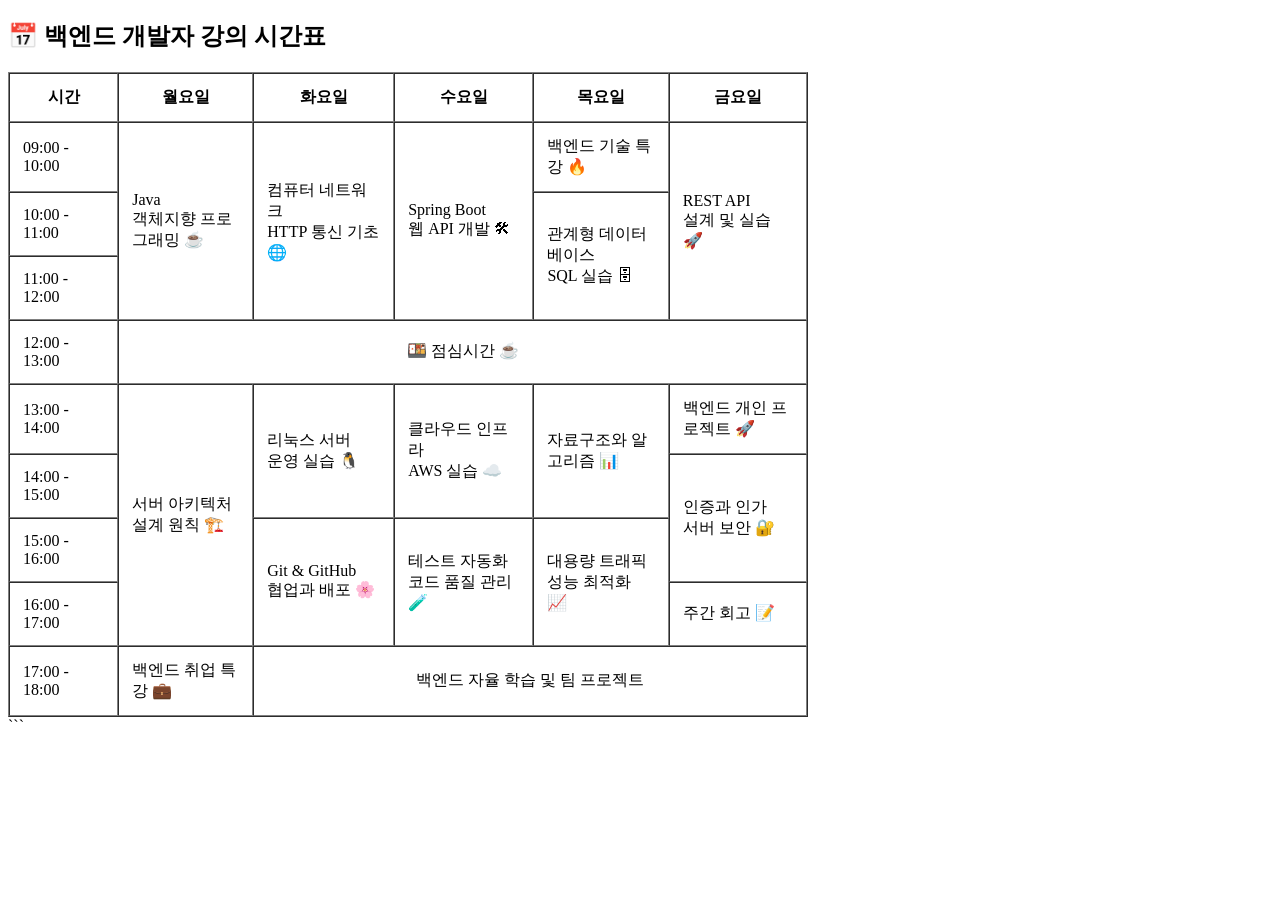
==== html/myClass.html @ 0c9e2275 "[과제] 나의 강의 일정" ====
<!DOCTYPE html>
<html lang="ko">
<head>
    <meta charset="UTF-8">
    <meta name="viewport" content="width=device-width, initial-scale=1.0">
    <title>백엔드 개발자 강의 시간표</title>
</head>

<body>

    <h2>📅 백엔드 개발자 강의 시간표</h2>

    <table border="1" cellspacing="0" cellpadding="13" width="800">
        <thead>
            <tr>
                <th width="100">시간</th>
                <th width="140">월요일</th>
                <th width="140">화요일</th>
                <th width="140">수요일</th>
                <th width="140">목요일</th>
                <th width="140">금요일</th>
            </tr>
        </thead>

        <tbody>
            <tr>
                <td>09:00 - 10:00</td>

                <td rowspan="3">
                    Java<br>
                    객체지향 프로그래밍 ☕
                </td>

                <td rowspan="3">
                    컴퓨터 네트워크<br>
                    HTTP 통신 기초 🌐
                </td>

                <td rowspan="3">
                    Spring Boot<br>
                    웹 API 개발 🛠
                </td>

                <td>
                    백엔드 기술 특강 🔥
                </td>

                <td rowspan="3">
                    REST API<br>
                    설계 및 실습 🚀
                </td>
            </tr>

            <tr>
                <td>10:00 - 11:00</td>

                <td rowspan="2">
                    관계형 데이터베이스<br>
                    SQL 실습 🗄
                </td>
            </tr>

            <tr>
                <td>11:00 - 12:00</td>
            </tr>

            <tr>
                <td>12:00 - 13:00</td>

                <td colspan="5" align="center">
                    🍱 점심시간 ☕
                </td>
            </tr>

            <tr>
                <td>13:00 - 14:00</td>

                <td rowspan="4">
                    서버 아키텍처<br>
                    설계 원칙 🏗️
                </td>

                <td rowspan="2">
                    리눅스 서버<br>
                    운영 실습 🐧
                </td>

                <td rowspan="2">
                    클라우드 인프라<br>
                    AWS 실습 ☁️
                </td>

                <td rowspan="2">
                    자료구조와 알고리즘 📊
                </td>

                <td>
                    백엔드 개인 프로젝트 🚀
                </td>
            </tr>

            <tr>
                <td>14:00 - 15:00</td>

                <td rowspan="2">
                    인증과 인가<br>
                    서버 보안 🔐
                </td>
            </tr>

            <tr>
                <td>15:00 - 16:00</td>

                <td rowspan="2">
                    Git &amp; GitHub<br>
                    협업과 배포 🌸
                </td>

                <td rowspan="2">
                    테스트 자동화<br>
                    코드 품질 관리 🧪
                </td>

                <td rowspan="2">
                    대용량 트래픽<br>
                    성능 최적화 📈
                </td>
            </tr>

            <tr>
                <td>16:00 - 17:00</td>

                <td>
                    주간 회고 📝
                </td>
            </tr>

            <tr>
                <td>17:00 - 18:00</td>

                <td>
                    백엔드 취업 특강 💼
                </td>

                <td colspan="4" align="center">
                    백엔드 자율 학습 및 팀 프로젝트
                </td>
            </tr>
        </tbody>
    </table>

</body>
</html>
```
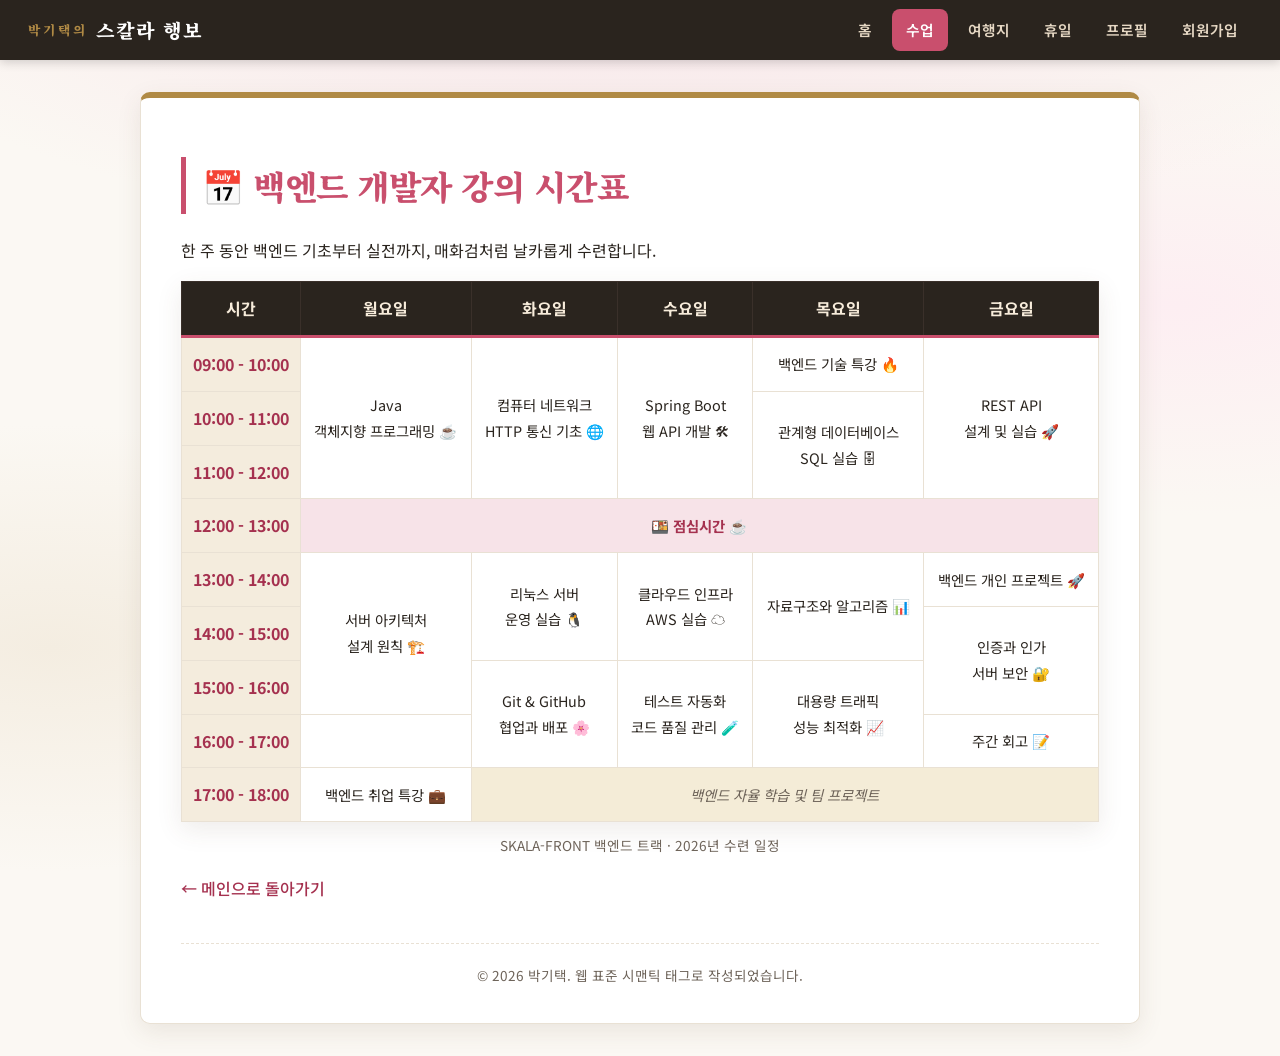
==== commit 3dcf3407: "[과제] CSS 파일 추가 및 html 수정, bgm.js 음악 자동 재생 기능" ====
--- a/html/myClass.html
+++ b/html/myClass.html
@@ -4,151 +4,104 @@
     <meta charset="UTF-8">
     <meta name="viewport" content="width=device-width, initial-scale=1.0">
     <title>백엔드 개발자 강의 시간표</title>
+    <link rel="stylesheet" href="../css/style.css">
 </head>
 
 <body>
 
-    <h2>📅 백엔드 개발자 강의 시간표</h2>
+    <nav class="topnav">
+        <span class="brand"><span class="cn">박기택의</span> 스칼라 행보</span>
+        <ul>
+            <li><a href="index.html">홈</a></li>
+            <li><a href="myClass.html" class="active">수업</a></li>
+            <li><a href="myTrip.html">여행지</a></li>
+            <li><a href="myHoliday.html">휴일</a></li>
+            <li><a href="myProfile.html">프로필</a></li>
+            <li><a href="signUp.html">회원가입</a></li>
+        </ul>
+    </nav>
 
-    <table border="1" cellspacing="0" cellpadding="13" width="800">
-        <thead>
-            <tr>
-                <th width="100">시간</th>
-                <th width="140">월요일</th>
-                <th width="140">화요일</th>
-                <th width="140">수요일</th>
-                <th width="140">목요일</th>
-                <th width="140">금요일</th>
-            </tr>
-        </thead>
+    <div class="container">
+        <h1>📅 백엔드 개발자 강의 시간표</h1>
+        <p>한 주 동안 백엔드 기초부터 실전까지, 매화검처럼 날카롭게 수련합니다.</p>
 
-        <tbody>
-            <tr>
-                <td>09:00 - 10:00</td>
+        <div class="table-wrap">
+            <table class="timetable">
+                <caption>SKALA-FRONT 백엔드 트랙 · 2026년 수련 일정</caption>
+                <thead>
+                    <tr>
+                        <th>시간</th>
+                        <th>월요일</th>
+                        <th>화요일</th>
+                        <th>수요일</th>
+                        <th>목요일</th>
+                        <th>금요일</th>
+                    </tr>
+                </thead>
 
-                <td rowspan="3">
-                    Java<br>
-                    객체지향 프로그래밍 ☕
-                </td>
+                <tbody>
+                    <tr>
+                        <th>09:00 - 10:00</th>
+                        <td rowspan="3">Java<br>객체지향 프로그래밍 ☕</td>
+                        <td rowspan="3">컴퓨터 네트워크<br>HTTP 통신 기초 🌐</td>
+                        <td rowspan="3">Spring Boot<br>웹 API 개발 🛠</td>
+                        <td>백엔드 기술 특강 🔥</td>
+                        <td rowspan="3">REST API<br>설계 및 실습 🚀</td>
+                    </tr>
 
-                <td rowspan="3">
-                    컴퓨터 네트워크<br>
-                    HTTP 통신 기초 🌐
-                </td>
+                    <tr>
+                        <th>10:00 - 11:00</th>
+                        <td rowspan="2">관계형 데이터베이스<br>SQL 실습 🗄</td>
+                    </tr>
 
-                <td rowspan="3">
-                    Spring Boot<br>
-                    웹 API 개발 🛠
-                </td>
+                    <tr>
+                        <th>11:00 - 12:00</th>
+                    </tr>
 
-                <td>
-                    백엔드 기술 특강 🔥
-                </td>
+                    <tr>
+                        <th>12:00 - 13:00</th>
+                        <td class="lunch" colspan="5">🍱 점심시간 ☕</td>
+                    </tr>
 
-                <td rowspan="3">
-                    REST API<br>
-                    설계 및 실습 🚀
-                </td>
-            </tr>
+                    <tr>
+                        <th>13:00 - 14:00</th>
+                        <td rowspan="3">서버 아키텍처<br>설계 원칙 🏗️</td>
+                        <td rowspan="2">리눅스 서버<br>운영 실습 🐧</td>
+                        <td rowspan="2">클라우드 인프라<br>AWS 실습 ☁️</td>
+                        <td rowspan="2">자료구조와 알고리즘 📊</td>
+                        <td>백엔드 개인 프로젝트 🚀</td>
+                    </tr>
 
-            <tr>
-                <td>10:00 - 11:00</td>
+                    <tr>
+                        <th>14:00 - 15:00</th>
+                        <td rowspan="2">인증과 인가<br>서버 보안 🔐</td>
+                    </tr>
 
-                <td rowspan="2">
-                    관계형 데이터베이스<br>
-                    SQL 실습 🗄
-                </td>
-            </tr>
+                    <tr>
+                        <th>15:00 - 16:00</th>
+                        <td rowspan="2">Git &amp; GitHub<br>협업과 배포 🌸</td>
+                        <td rowspan="2">테스트 자동화<br>코드 품질 관리 🧪</td>
+                        <td rowspan="2">대용량 트래픽<br>성능 최적화 📈</td>
+                    </tr>
 
-            <tr>
-                <td>11:00 - 12:00</td>
-            </tr>
+                    <tr>
+                        <th>16:00 - 17:00</th>
+                        <td></td>
+                        <td>주간 회고 📝</td>
+                    </tr>
 
-            <tr>
-                <td>12:00 - 13:00</td>
+                    <tr>
+                        <th>17:00 - 18:00</th>
+                        <td>백엔드 취업 특강 💼</td>
+                        <td class="free" colspan="4">백엔드 자율 학습 및 팀 프로젝트</td>
+                    </tr>
+                </tbody>
+            </table>
+        </div>
 
-                <td colspan="5" align="center">
-                    🍱 점심시간 ☕
-                </td>
-            </tr>
-
-            <tr>
-                <td>13:00 - 14:00</td>
-
-                <td rowspan="4">
-                    서버 아키텍처<br>
-                    설계 원칙 🏗️
-                </td>
-
-                <td rowspan="2">
-                    리눅스 서버<br>
-                    운영 실습 🐧
-                </td>
-
-                <td rowspan="2">
-                    클라우드 인프라<br>
-                    AWS 실습 ☁️
-                </td>
-
-                <td rowspan="2">
-                    자료구조와 알고리즘 📊
-                </td>
-
-                <td>
-                    백엔드 개인 프로젝트 🚀
-                </td>
-            </tr>
-
-            <tr>
-                <td>14:00 - 15:00</td>
-
-                <td rowspan="2">
-                    인증과 인가<br>
-                    서버 보안 🔐
-                </td>
-            </tr>
-
-            <tr>
-                <td>15:00 - 16:00</td>
-
-                <td rowspan="2">
-                    Git &amp; GitHub<br>
-                    협업과 배포 🌸
-                </td>
-
-                <td rowspan="2">
-                    테스트 자동화<br>
-                    코드 품질 관리 🧪
-                </td>
-
-                <td rowspan="2">
-                    대용량 트래픽<br>
-                    성능 최적화 📈
-                </td>
-            </tr>
-
-            <tr>
-                <td>16:00 - 17:00</td>
-
-                <td>
-                    주간 회고 📝
-                </td>
-            </tr>
-
-            <tr>
-                <td>17:00 - 18:00</td>
-
-                <td>
-                    백엔드 취업 특강 💼
-                </td>
-
-                <td colspan="4" align="center">
-                    백엔드 자율 학습 및 팀 프로젝트
-                </td>
-            </tr>
-        </tbody>
-    </table>
+        <p><a href="index.html">← 메인으로 돌아가기</a></p>
+        <footer>© 2026 박기택. 웹 표준 시맨틱 태그로 작성되었습니다.</footer>
+    </div>
 
 </body>
 </html>
-```
--- a/css/style.css
+++ b/css/style.css
@@ -0,0 +1,708 @@
+/* 웹폰트 — 제목: Noto Serif KR / 본문: Noto Sans KR */
+@import url("https://fonts.googleapis.com/css2?family=Noto+Serif+KR:wght@500;700;900&family=Noto+Sans+KR:wght@400;500;700&display=swap");
+
+/* 테마 토큰 — 전 페이지에서 재사용하는 색·그림자 */
+:root {
+  --plum: #c94f6d;
+  --plum-dark: #a5314f;
+  --plum-soft: #f7e3e8;
+  --ink: #2a241e;
+  --paper: #fbf8f3;
+  --paper-card: #ffffff;
+  --gold: #b08a45;
+  --seal: #c0392b;
+  --line: #e9e1d4;
+  --muted: #6e645a;
+  --shadow: 0 8px 24px rgba(90, 70, 50, 0.1);
+}
+
+/* 전역 기초 */
+* {
+  box-sizing: border-box;
+}
+body {
+  margin: 0;
+  font-family: "Noto Sans KR", sans-serif;
+  line-height: 1.8;
+  color: var(--ink);
+  background-color: var(--paper);
+  background-image:
+    radial-gradient(110% 55% at 50% -6%, var(--plum-soft), transparent 60%),
+    radial-gradient(60% 36% at 92% 34%, #fdeef2, transparent 65%),
+    radial-gradient(64% 40% at 4% 72%, #f4ede1, transparent 62%);
+  background-attachment: fixed;
+}
+
+/* 제목 타이포 (전 페이지 공통) */
+h1,
+h2 {
+  font-family: "Noto Serif KR", serif;
+  color: var(--plum);
+  padding: 6px 0 6px 16px;
+  border-left: 5px solid var(--plum);
+  line-height: 1.35;
+}
+h1 {
+  font-size: 2.1rem;
+  font-weight: 900;
+  letter-spacing: -0.5px;
+}
+h2 {
+  font-size: 1.4rem;
+  font-weight: 700;
+  margin-top: 2rem;
+}
+h3 {
+  font-family: "Noto Serif KR", serif;
+  color: var(--plum-dark);
+  font-size: 1.1rem;
+}
+
+/* 링크 · 형광펜(mark) (전 페이지 공통) */
+a {
+  color: var(--plum-dark);
+  text-decoration: none;
+  font-weight: 500;
+  transition: color 0.25s ease;
+}
+a:hover {
+  color: var(--gold);
+  text-decoration: underline;
+}
+mark {
+  background: linear-gradient(transparent 55%, var(--plum-soft) 55%);
+  color: var(--plum-dark);
+  padding: 0 2px;
+  font-weight: 600;
+}
+
+/* 미디어 반응형 — 이미지·영상이 컨테이너 밖으로 안 넘치게 (전 페이지) */
+img {
+  max-width: 100%;
+  height: auto;
+}
+video {
+  max-width: 100%;
+  height: auto;
+}
+
+/* 매화 아이콘 — 제목·버튼 옆 인라인 아이콘 크기/정렬  */
+.maehwa {
+  width: 1.15em;
+  height: 1.15em;
+  vertical-align: -0.2em;
+}
+
+/* .container — 본문을 가운데 정렬하는 카드 래퍼 (전 페이지 공통) */
+.container {
+  max-width: 1000px;
+  margin: 32px auto;
+  padding: 36px 40px;
+  background: var(--paper-card);
+  border: 1px solid var(--line);
+  border-top: 6px solid var(--gold);
+  border-radius: 10px;
+  box-shadow: var(--shadow);
+}
+
+/* 페이지 하단 푸터 (전 페이지 공통) */
+footer {
+  margin-top: 2.5rem;
+  padding-top: 1.2rem;
+  border-top: 1px dashed var(--line);
+  color: var(--muted);
+  font-size: 0.85rem;
+  text-align: center;
+}
+
+/* .topnav — 상단 고정 내비게이션 바 (전 페이지 공통) */
+.topnav {
+  position: sticky;
+  top: 0;
+  z-index: 20;
+  display: flex;
+  align-items: center;
+  gap: 20px;
+  background: var(--ink);
+  color: #f7ecdb;
+  padding: 0 28px;
+  height: 60px;
+  box-shadow: 0 2px 10px rgba(0, 0, 0, 0.18);
+}
+.topnav .brand {
+  font-family: "Noto Serif KR", serif;
+  font-weight: 900;
+  font-size: 1.2rem;
+  color: #fff;
+  letter-spacing: 1px;
+  display: flex;
+  align-items: center;
+  gap: 8px;
+}
+.topnav .brand .cn {
+  color: var(--gold);
+  font-size: 0.8rem;
+  letter-spacing: 3px;
+}
+.topnav ul {
+  list-style: none;
+  display: flex;
+  gap: 6px;
+  margin: 0;
+  padding: 0;
+  margin-left: auto;
+  flex-wrap: wrap;
+}
+.topnav a {
+  display: block;
+  padding: 8px 14px;
+  border-radius: 8px;
+  color: #e6d8c4;
+  font-weight: 600;
+  font-size: 0.92rem;
+  transition:
+    background-color 0.25s ease,
+    color 0.25s ease;
+}
+.topnav a:hover {
+  background: rgba(255, 255, 255, 0.1);
+  color: #fff;
+  text-decoration: none;
+}
+.topnav a.active {
+  /* 현재 보고 있는 페이지 메뉴 강조 */
+  background: var(--plum);
+  color: #fff;
+}
+@media (max-width: 786px) {
+  /* 좁은 화면: 상단 내비를 세로로 쌓음 (전역 반응형은 파일 맨 아래) */
+  .topnav {
+    flex-direction: column;
+    height: auto;
+    padding: 12px 16px;
+    gap: 10px;
+  }
+  .topnav ul {
+    margin-left: 0;
+    justify-content: center;
+  }
+}
+
+/* .hero — index 상단 환영 배너 */
+.hero {
+  display: flex;
+  align-items: center;
+  gap: 28px;
+  background: linear-gradient(120deg, #2a241e 0%, #3a2b28 58%, #5a2a38 100%);
+  border-radius: 10px;
+  padding: 26px 30px;
+  margin-bottom: 26px;
+  box-shadow: var(--shadow);
+}
+.hero .hero-text {
+  color: #f7ecdb;
+}
+.hero .hero-text h1 {
+  color: #fff;
+  border-left-color: var(--gold);
+  padding-left: 16px;
+  margin: 0 0 6px;
+  animation: fadeInDown 1s ease both; /* 페이지 진입 시 제목 등장 */
+}
+.hero .hero-text p {
+  margin: 0;
+  color: #e9d7c2;
+}
+.hero .badge {
+  display: inline-block;
+  margin-bottom: 10px;
+  font-family: "Noto Serif KR", serif;
+  color: var(--gold);
+  border: 1px solid var(--gold);
+  border-radius: 999px;
+  padding: 3px 14px;
+  font-size: 0.85rem;
+  letter-spacing: 2px;
+}
+
+/* index 히어로 제목 등장 애니메이션 (.hero h1 에서 사용) */
+@keyframes fadeInDown {
+  from {
+    opacity: 0;
+    transform: translateY(-22px);
+  }
+  to {
+    opacity: 1;
+    transform: translateY(0);
+  }
+}
+
+/* .shortcuts — index 바로가기 메뉴 (링크를 가로 flex 로 배치) */
+.shortcuts ul {
+  list-style: none;
+  display: flex;
+  flex-wrap: wrap;
+  gap: 12px;
+  padding: 0;
+  margin: 0 0 26px;
+}
+.shortcuts a {
+  display: block;
+  padding: 9px 18px;
+  background: var(--paper);
+  border: 1px solid var(--line);
+  border-radius: 999px;
+  color: var(--ink);
+  font-weight: 600;
+  transition:
+    background-color 0.3s ease,
+    color 0.3s ease,
+    transform 0.2s ease;
+}
+.shortcuts a:hover {
+  background: var(--plum);
+  color: #fff;
+  text-decoration: none;
+  transform: translateY(-2px);
+}
+
+/* .layout — index 본문(main 넓게) + 사이드(aside 좁게) 2단 배치 */
+.layout {
+  display: flex;
+  gap: 28px;
+  align-items: flex-start;
+}
+.layout main {
+  flex: 2;
+  min-width: 0;
+}
+.layout aside {
+  flex: 1;
+  min-width: 0;
+}
+
+/* .panel — index 콘텐츠 카드 섹션 (게임·계산기·가방·실시간정보) */
+section.panel {
+  background: var(--paper);
+  border: 1px solid var(--line);
+  border-radius: 10px;
+  padding: 18px 22px;
+  margin-bottom: 20px;
+}
+section.panel p {
+  margin: 0.4rem 0;
+}
+
+/* .btn — index 기본 버튼 (게임 시작·성적 계산기·가방 건들기) */
+.btn {
+  font-family: "Noto Sans KR", sans-serif;
+  font-weight: 600;
+  font-size: 0.95rem;
+  background: var(--plum);
+  color: #fff;
+  border: none;
+  padding: 9px 20px;
+  border-radius: 8px;
+  cursor: pointer;
+  transition:
+    background-color 0.3s ease,
+    transform 0.15s ease,
+    box-shadow 0.3s ease;
+}
+.btn:hover {
+  background: var(--plum-dark);
+  transform: translateY(-2px);
+  box-shadow: 0 6px 14px rgba(165, 49, 79, 0.3);
+}
+.btn:active {
+  transform: translateY(0);
+}
+
+/* .quote — index 사이드(aside) 명언 카드 */
+.quote {
+  background: linear-gradient(160deg, #332721, #2a241e);
+  color: #f3e6d3;
+  border-radius: 10px;
+  padding: 22px 24px;
+  border: 1px solid #4a3a33;
+}
+.quote h3 {
+  color: var(--gold);
+  margin-top: 0;
+}
+.quote blockquote {
+  margin: 0;
+  font-family: "Noto Serif KR", serif;
+  font-size: 1.15rem;
+  line-height: 1.7;
+}
+.quote cite {
+  display: block;
+  margin-top: 10px;
+  color: var(--plum-soft);
+  font-style: normal;
+  font-size: 0.9rem;
+}
+
+/* .timetable — myClass 강의 시간표 */
+.timetable {
+  border-collapse: collapse;
+  width: 100%;
+  margin-top: 1rem;
+  background: var(--paper-card);
+  box-shadow: var(--shadow);
+}
+.timetable caption {
+  caption-side: bottom;
+  color: var(--muted);
+  font-size: 0.85rem;
+  padding-top: 0.7rem;
+}
+.timetable th {
+  background: var(--ink);
+  color: #f7ecdb;
+  padding: 12px 10px;
+  font-weight: 700;
+  border: 1px solid #3a302a;
+  border-bottom: 3px solid var(--plum);
+}
+.timetable td {
+  border: 1px solid var(--line);
+  padding: 10px 12px;
+  text-align: center;
+  vertical-align: middle;
+  font-size: 0.9rem;
+}
+.timetable tbody th {
+  /* 각 행 첫 칸(시간대) 강조 */
+  background: #f4ecdd;
+  color: var(--plum-dark);
+  white-space: nowrap;
+  border: 1px solid var(--line);
+}
+.timetable td.lunch {
+  /* 점심시간 칸 */
+  background: var(--plum-soft);
+  color: var(--plum-dark);
+  font-weight: 700;
+}
+.timetable td.free {
+  /* 자율학습 칸 */
+  background: #f4ecd7;
+  color: var(--muted);
+  font-style: italic;
+}
+.timetable tr:hover td {
+  background: #fdf6ef;
+  transition: background-color 0.25s ease;
+}
+
+/* .trip-* — myTrip 여행 카드 (3열 그리드 + hover 시 떠오름) */
+.trip-grid {
+  display: grid;
+  grid-template-columns: repeat(3, 1fr);
+  gap: 22px;
+  margin-top: 1.2rem;
+}
+.trip-card {
+  background: var(--paper-card);
+  border: 1px solid var(--line);
+  border-radius: 10px;
+  padding: 14px;
+  margin: 0;
+  box-shadow: 0 3px 10px rgba(90, 70, 50, 0.08);
+  transition:
+    transform 0.28s ease,
+    box-shadow 0.28s ease;
+}
+.trip-card:hover {
+  transform: translateY(-8px);
+  box-shadow: 0 16px 30px rgba(90, 70, 50, 0.2);
+}
+.trip-photo {
+  /* 사진을 카드 폭에 맞춰 잘라 담는 틀 */
+  height: 180px;
+  border-radius: 8px;
+  overflow: hidden;
+  margin-bottom: 12px;
+  display: block;
+  background: #efe7d6;
+}
+.trip-photo img {
+  width: 100%;
+  height: 100%;
+  object-fit: cover;
+  display: block;
+}
+.trip-card h3 {
+  margin: 0.2rem 0 0.4rem;
+}
+.trip-card .place {
+  color: var(--gold);
+  font-size: 0.85rem;
+  font-weight: 600;
+}
+.trip-card p {
+  font-size: 0.92rem;
+  color: var(--ink);
+  margin: 0.4rem 0 0;
+}
+
+/* .vlog — myTrip 오디오·영상(브이로그) 영역 */
+.vlog {
+  margin-top: 2rem;
+}
+.vlog figure {
+  margin: 1rem 0 0;
+}
+.vlog figcaption {
+  color: var(--muted);
+  font-size: 0.9rem;
+  margin-top: 0.5rem;
+}
+
+/* .day-block · .schedule — myHoliday 하루 일과 목록 */
+.day-block {
+  background: var(--paper);
+  border: 1px solid var(--line);
+  border-left: 4px solid var(--gold);
+  border-radius: 8px;
+  padding: 8px 20px 16px;
+  margin-bottom: 18px;
+}
+.schedule {
+  list-style: none;
+  padding: 0;
+  margin: 0;
+}
+.schedule li {
+  padding: 7px 0;
+  border-bottom: 1px dashed var(--line);
+}
+.schedule li:last-child {
+  border-bottom: none;
+}
+.schedule .time {
+  display: inline-block;
+  min-width: 64px;
+  color: var(--plum);
+  font-weight: 700;
+}
+
+/* .profile-list · dl.words — myProfile 소개 목록/정의 */
+.profile-list li {
+  margin: 0.3rem 0;
+}
+dl.words dt {
+  font-family: "Noto Serif KR", serif;
+  color: var(--plum-dark);
+  font-weight: 700;
+  font-size: 1.05rem;
+  margin-top: 14px;
+}
+dl.words dd {
+  margin: 0.2rem 0 0 1.2rem;
+  color: var(--ink);
+}
+
+/* .result-container — signUpResult 안내 페이지 제목 포인트색 */
+.result-container h1 {
+  border-left-color: var(--seal);
+  color: var(--plum-dark);
+}
+
+/* form — signUp 회원가입 폼: 그룹 상자·라벨 */
+form fieldset {
+  border: 1px solid var(--line);
+  border-radius: 10px;
+  padding: 20px 22px;
+  margin: 0 0 22px;
+  background: var(--paper);
+}
+form legend {
+  font-family: "Noto Serif KR", serif;
+  color: var(--plum);
+  font-weight: 700;
+  font-size: 1.1rem;
+  padding: 0 10px;
+}
+form label {
+  display: inline-block;
+  font-weight: 500;
+  margin-bottom: 4px;
+}
+.field {
+  margin-bottom: 16px;
+}
+.field > label {
+  display: block;
+  margin-bottom: 6px;
+  color: var(--ink);
+  font-weight: 600;
+}
+
+/* signUp 입력창(input·textarea·select) + 포커스 강조 */
+input[type="text"],
+input[type="password"],
+input[type="email"],
+input[type="date"],
+textarea,
+select {
+  width: 100%;
+  padding: 11px 13px;
+  font-size: 1rem;
+  font-family: "Noto Sans KR", sans-serif;
+  color: var(--ink);
+  border: 1px solid var(--line);
+  border-radius: 8px;
+  background: #fff;
+  transition:
+    border-color 0.25s ease,
+    box-shadow 0.25s ease;
+}
+input:focus,
+textarea:focus,
+select:focus {
+  outline: none;
+  border-color: var(--plum);
+  box-shadow: 0 0 0 3px rgba(201, 79, 109, 0.15); /* 포커스 링 */
+}
+textarea {
+  resize: vertical;
+  min-height: 110px;
+}
+.hint {
+  color: var(--muted);
+  font-size: 0.85rem;
+  margin-left: 6px;
+}
+.req {
+  color: var(--plum);
+  font-weight: 700;
+}
+
+/* signUp 라디오·체크박스 묶음(.choice-group) + 이메일 한 줄(.inline-row) */
+.choice-group {
+  display: flex;
+  flex-wrap: wrap;
+  gap: 10px 18px;
+}
+.choice {
+  display: inline-flex;
+  align-items: center;
+  gap: 7px;
+  background: #fff;
+  border: 1px solid var(--line);
+  border-radius: 8px;
+  padding: 8px 14px;
+  cursor: pointer;
+  transition:
+    border-color 0.2s ease,
+    background-color 0.2s ease;
+}
+.choice:hover {
+  border-color: var(--plum);
+  background: var(--plum-soft);
+}
+.choice input {
+  width: auto;
+  margin: 0;
+  accent-color: var(--plum);
+}
+.inline-row {
+  display: flex;
+  gap: 10px;
+  align-items: center;
+}
+.inline-row input {
+  flex: 1;
+}
+.inline-row select {
+  width: auto;
+}
+
+/* signUp 하단 버튼 — 제출(플럼) / 다시작성(회색) */
+.form-actions {
+  display: flex;
+  gap: 12px;
+  margin-top: 8px;
+}
+button[type="submit"],
+input[type="submit"] {
+  background: var(--plum);
+  color: #fff;
+  border: none;
+  padding: 13px 30px;
+  border-radius: 8px;
+  font-size: 1rem;
+  font-weight: 700;
+  cursor: pointer;
+  transition:
+    background-color 0.3s ease,
+    transform 0.15s ease;
+}
+button[type="submit"]:hover,
+input[type="submit"]:hover {
+  background: var(--plum-dark);
+  transform: translateY(-2px);
+}
+button[type="reset"],
+input[type="reset"] {
+  background: #efe7d6;
+  color: var(--ink);
+  border: 1px solid var(--line);
+  padding: 13px 26px;
+  border-radius: 8px;
+  font-size: 1rem;
+  font-weight: 600;
+  cursor: pointer;
+  transition:
+    background-color 0.3s ease,
+    transform 0.15s ease;
+}
+button[type="reset"]:hover,
+input[type="reset"]:hover {
+  background: #e2d6bd;
+  transform: translateY(-2px);
+}
+
+/* 반응형 — 786px 이하: 가로 2단 배치를 세로 1단으로 전환 */
+@media (max-width: 786px) {
+  .container {
+    margin: 16px;
+    padding: 22px 18px;
+  }
+  h1 {
+    font-size: 1.7rem;
+  }
+  .hero {
+    flex-direction: column;
+    text-align: center;
+  }
+  .layout {
+    /* index 본문+사이드 → 세로 1단 */
+    flex-direction: column;
+  }
+  .shortcuts ul {
+    /* 바로가기 메뉴 → 세로 1단 */
+    flex-direction: column;
+  }
+  .trip-grid {
+    /* 여행 카드 3열 → 1열 */
+    grid-template-columns: 1fr;
+  }
+  .table-wrap {
+    /* myClass 시간표는 좁은 화면에서 가로 스크롤 */
+    overflow-x: auto;
+  }
+  .timetable {
+    min-width: 640px;
+  }
+  .form-actions {
+    flex-direction: column;
+  }
+  .form-actions button,
+  .form-actions input {
+    width: 100%;
+  }
+}
